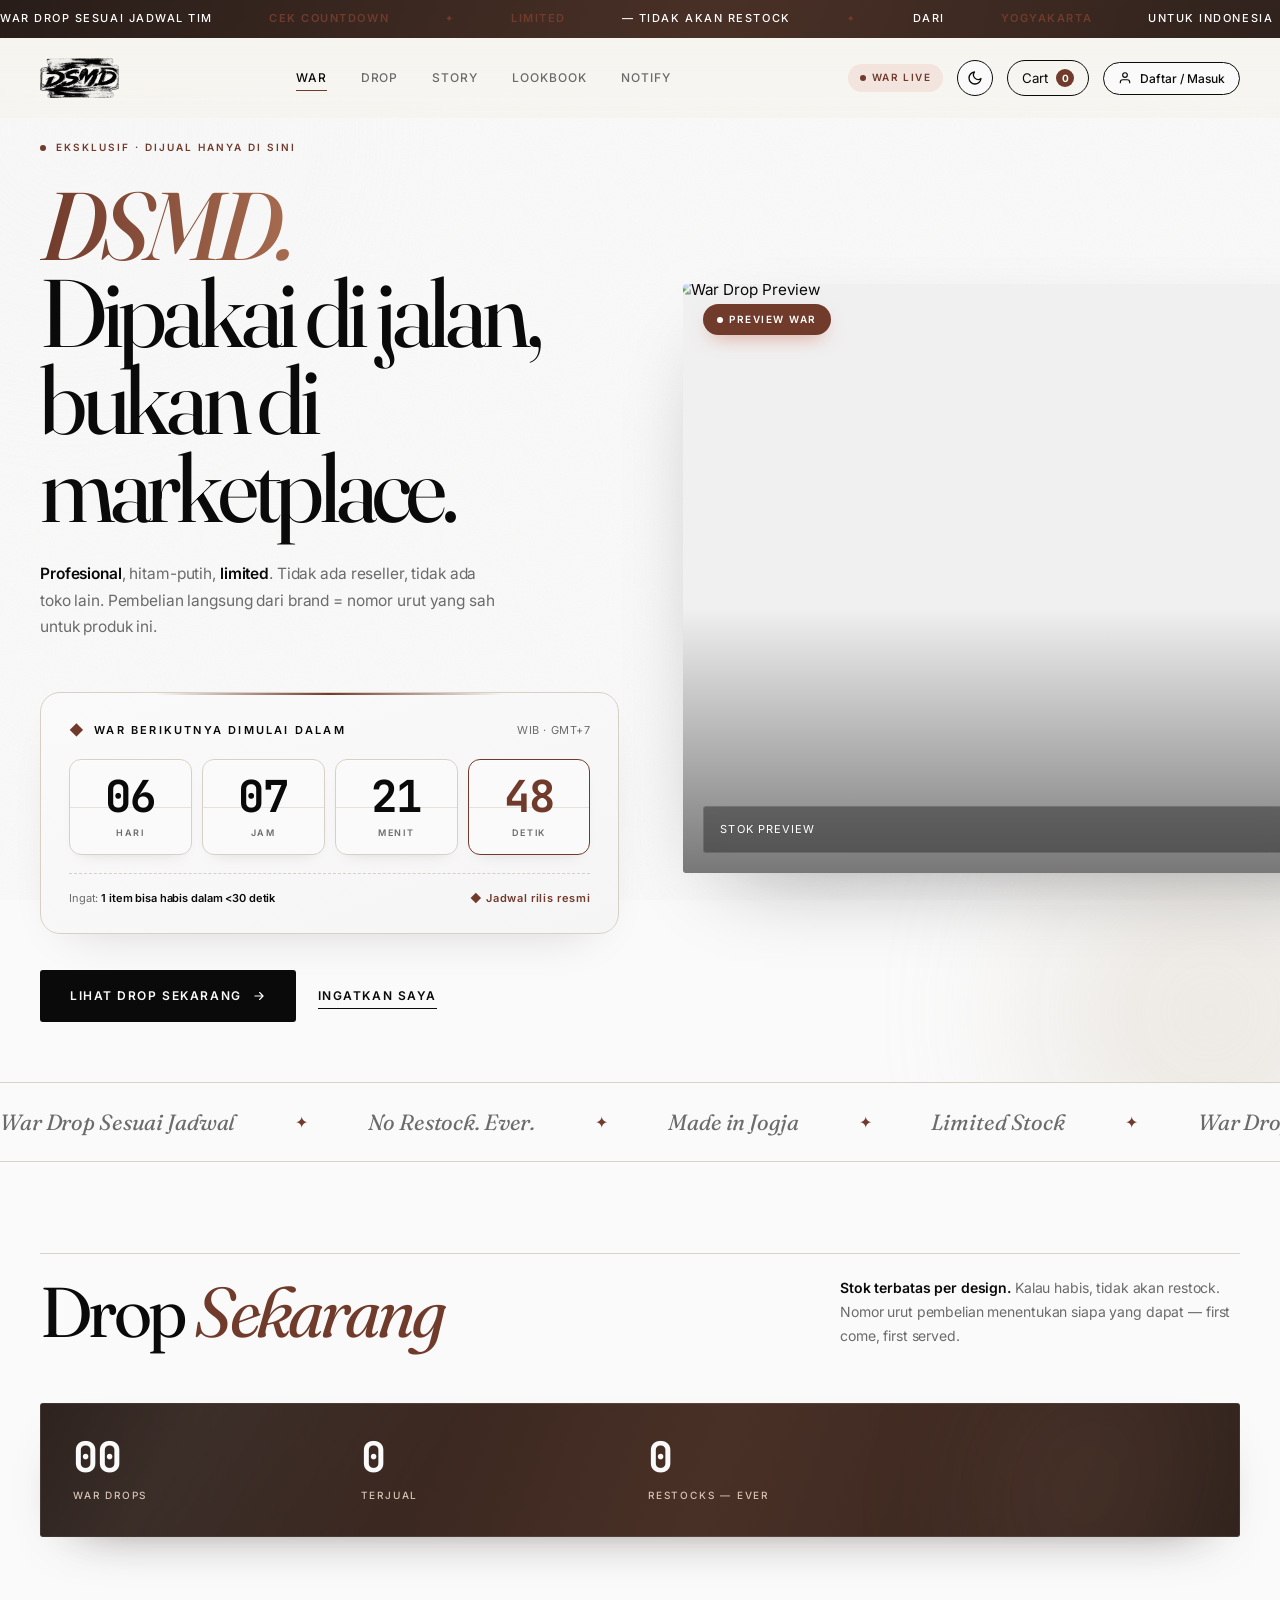
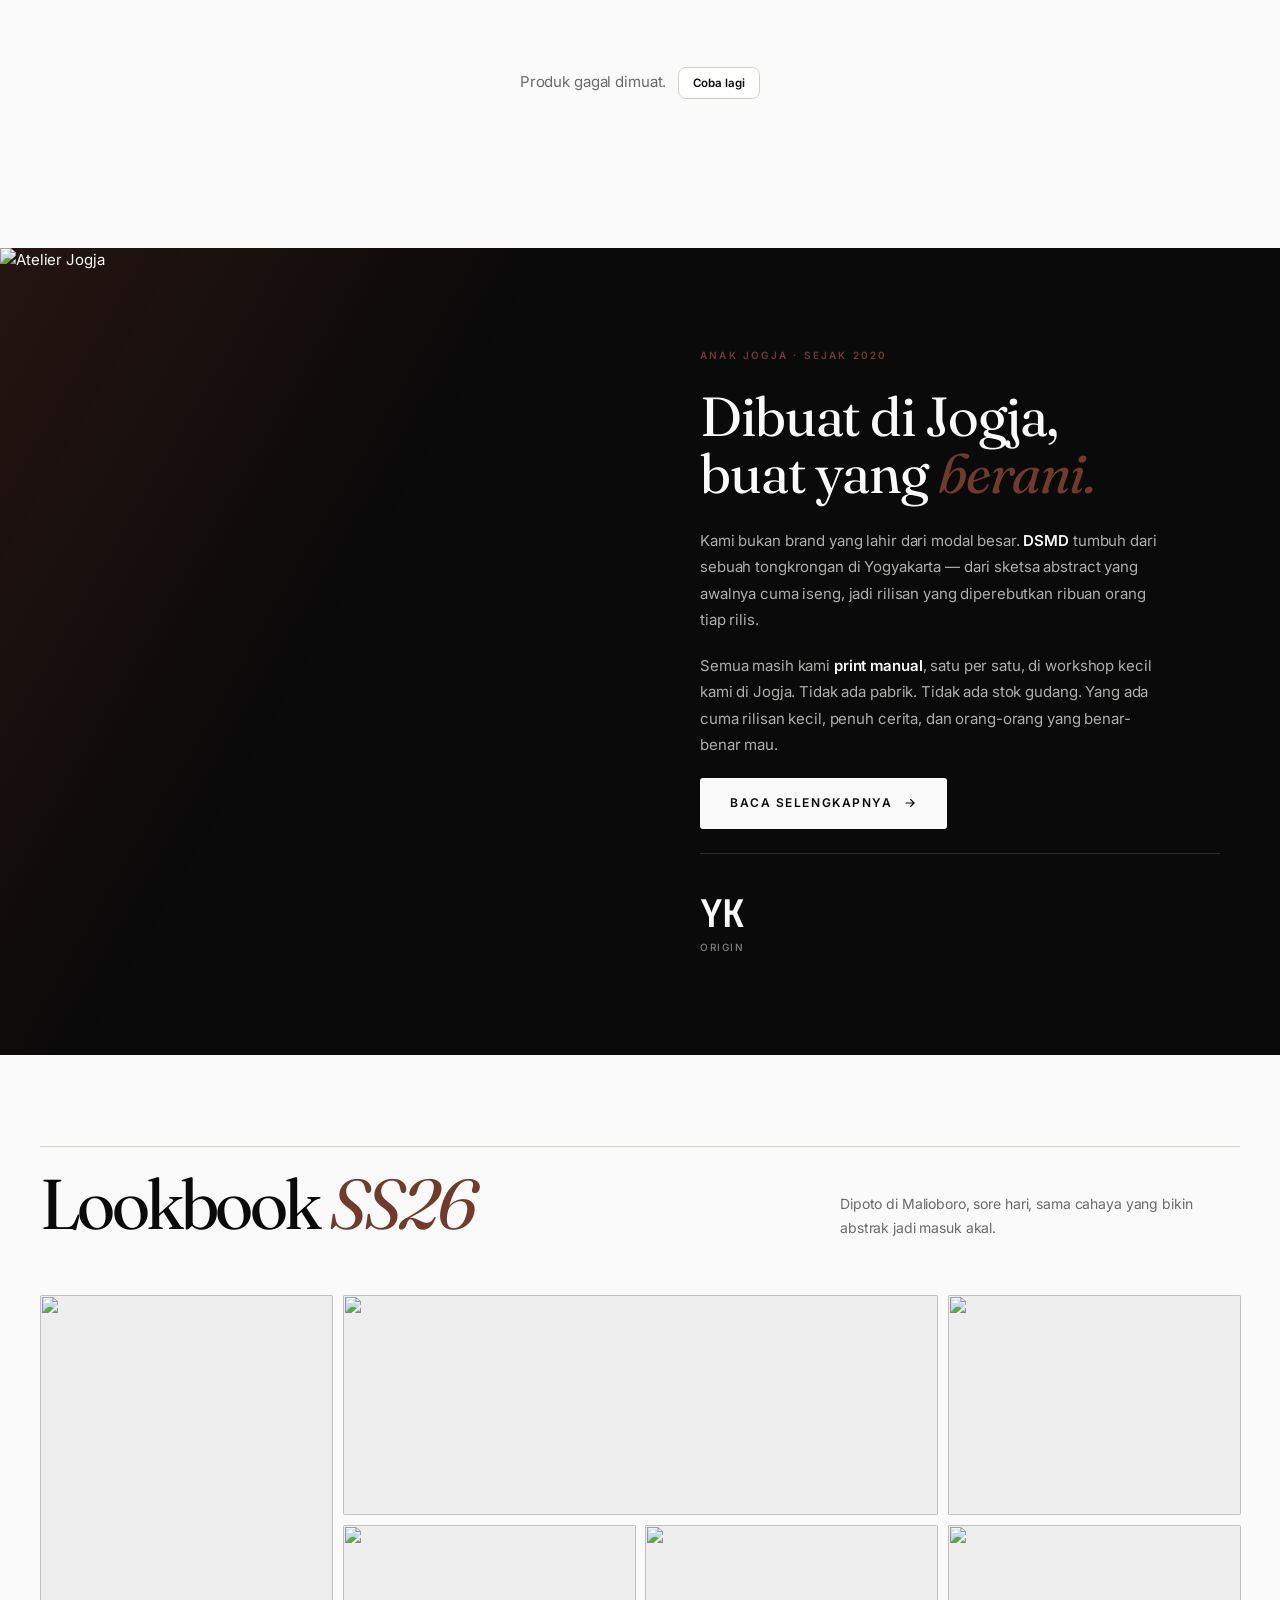
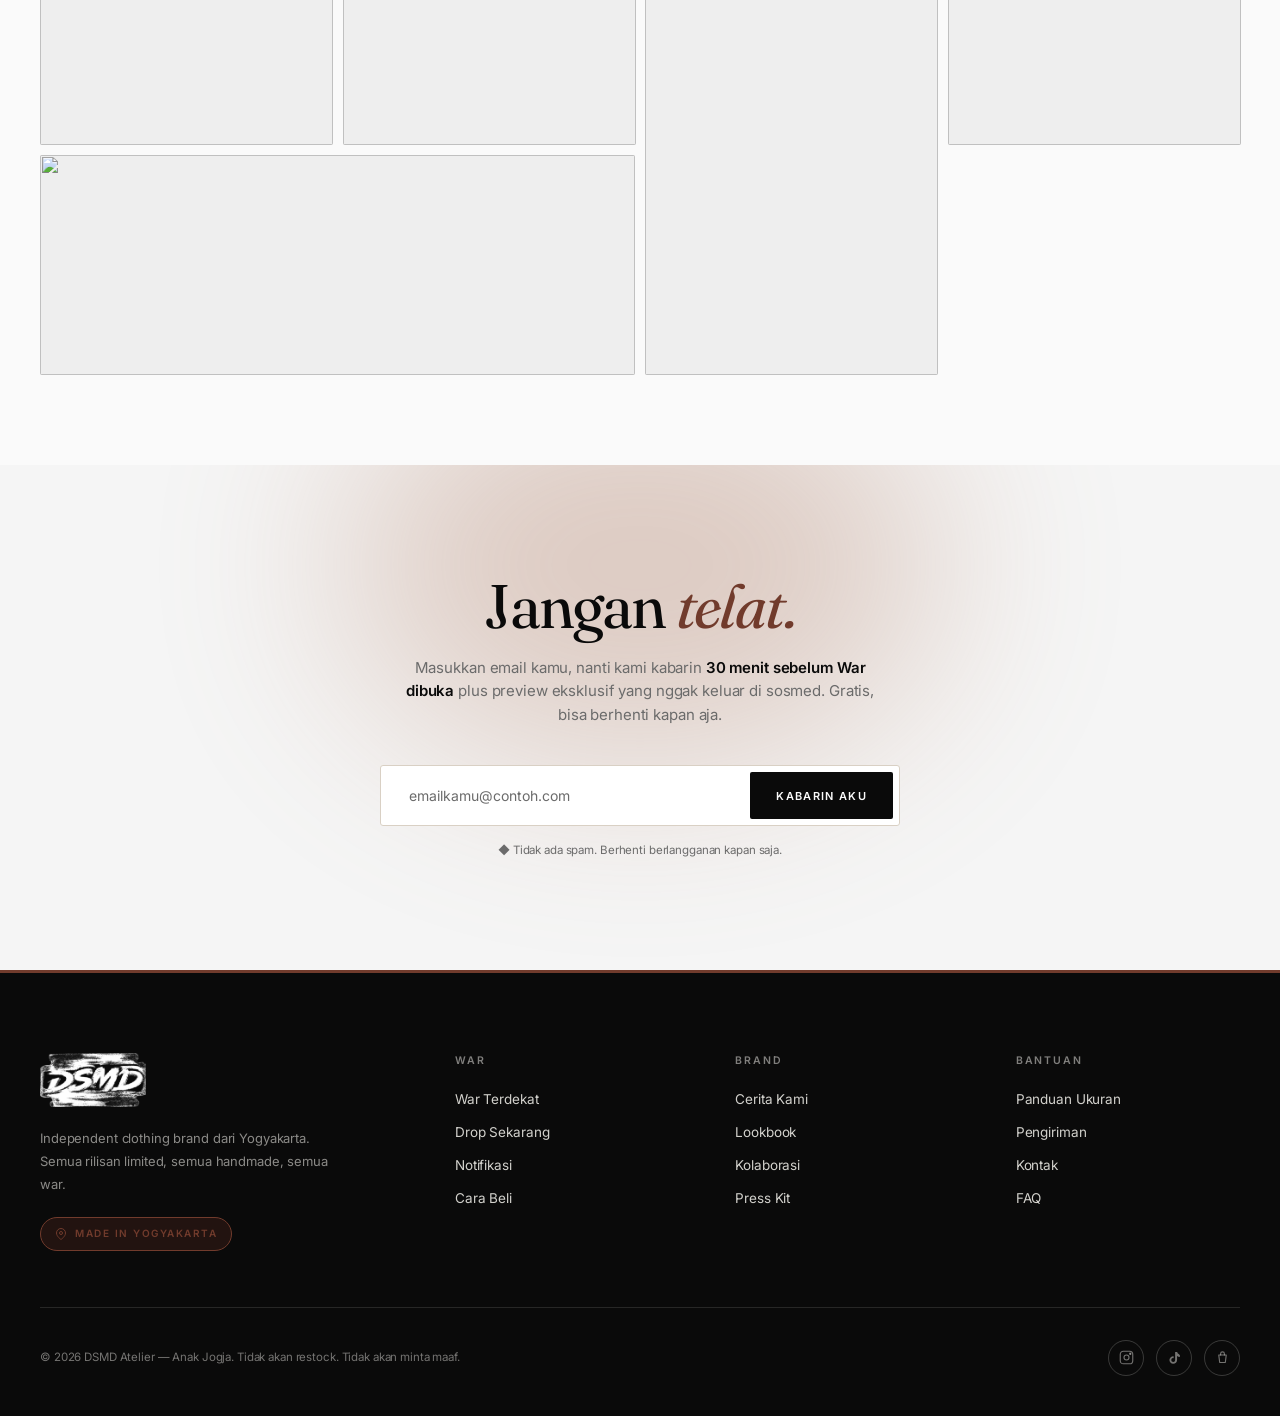
==== admin.html @ e925ac5b "Add files via upload" ====
<!DOCTYPE html>
<html lang="id">
<head>
<meta charset="UTF-8">
<meta name="viewport" content="width=device-width, initial-scale=1.0, viewport-fit=cover">
<title>DSMD — Panel Admin</title>
<link rel="icon" type="image/png" href="logo.png">
<link rel="preconnect" href="https://fonts.googleapis.com">
<link rel="preconnect" href="https://fonts.gstatic.com" crossorigin>
<link href="https://fonts.googleapis.com/css2?family=Fraunces:opsz,wght@9..144,300;9..144,400;9..144,500;9..144,600;9..144,700;9..144,900&family=Inter:wght@300;400;500;600;700&family=JetBrains+Mono:wght@400;500;700&display=swap" rel="stylesheet">
<style>
*{margin:0;padding:0;box-sizing:border-box}
:root{--bg:#fafafa;--ink:#0a0a0a;--muted:#6b6b6b;--line:#e5e5e5;--accent:#0a0a0a;--accent-soft:#d4d4d4;--serif:'Fraunces',Georgia,serif;--sans:'Inter',system-ui,sans-serif;--mono:'JetBrains Mono',ui-monospace,monospace;--surface:#ffffff;--surface-2:#f5f5f5;--surface-3:#fafafa;--ph:#eeeeee}
:root[data-theme="dark"]{color-scheme:dark;--bg:#0a0a0a;--ink:#f5f5f5;--muted:#a3a3a3;--line:#262626;--surface:#141414;--surface-2:#1a1a1a;--surface-3:#0f0f0f;--ph:#1f1f1f}
body{background:var(--bg);color:var(--ink);font-family:var(--sans);font-size:15px;line-height:1.55;overflow-x:hidden;-webkit-font-smoothing:antialiased;padding-top:56px}
a{color:inherit;text-decoration:none}button{font-family:inherit;cursor:pointer;border:none;background:none;color:inherit}
.admin-layout{display:grid;grid-template-columns:240px 1fr;min-height:100vh}
.sidebar{position:fixed;top:56px;left:0;bottom:0;width:240px;background:var(--surface);border-right:1px solid var(--line);padding:18px 12px;display:flex;flex-direction:column;gap:6px;z-index:100;overflow-y:auto}
.sidebar-logo{font-family:var(--serif);font-size:22px;font-weight:600;letter-spacing:.08em;padding:6px 10px 14px;border-bottom:1px solid var(--line);margin-bottom:6px}
.sidebar a{display:flex;align-items:center;gap:10px;padding:10px 12px;border-radius:10px;color:var(--ink);font-weight:500;font-size:13.5px;transition:background .2s,color .2s}
.sidebar a:hover{background:var(--surface-2);color:var(--ink)}.sidebar a.active{background:var(--ink);color:var(--bg)}
.main{margin-left:240px;padding:26px 28px}
.topbar{position:fixed;top:0;left:0;right:0;height:56px;background:rgba(250,250,250,.85);backdrop-filter:blur(10px);border-bottom:1px solid var(--line);display:flex;align-items:center;justify-content:space-between;padding:0 18px;z-index:90}
:root[data-theme="dark"] .topbar{background:rgba(10,10,10,.85)}
.topbar-title{font-family:var(--serif);font-size:18px;font-weight:600;letter-spacing:.04em}
.topbar-actions{display:flex;align-items:center;gap:10px}
.back-link{padding:8px 12px;border:1px solid var(--line);border-radius:10px;background:var(--surface);color:var(--ink);font-weight:500;font-size:12.5px;letter-spacing:.08em;text-transform:uppercase;transition:background .2s,color .2s,border-color .2s}
.back-link:hover{background:var(--ink);color:var(--bg);border-color:var(--ink)}
.user-chip{font-family:var(--mono);font-size:11px;color:var(--muted);padding:6px 10px;border:1px solid var(--line);border-radius:100px;background:var(--surface)}
.field-label{font-size:10.5px;font-weight:600;letter-spacing:.15em;text-transform:uppercase;color:var(--muted);margin-bottom:8px;display:block}
.input-f{width:100%;padding:14px 16px;border:1.5px solid var(--line);border-radius:12px;background:var(--surface);color:var(--ink);font-family:inherit;font-size:14px;outline:none;transition:border-color .2s}
.input-f:focus{border-color:var(--accent)}.input-f::placeholder{color:var(--muted);opacity:.7}
.btn-primary{background:var(--ink);color:var(--bg);padding:12px 20px;border-radius:12px;border:1px solid var(--ink);font-weight:600;font-size:12.5px;letter-spacing:.12em;text-transform:uppercase;transition:background .25s,color .25s,border-color .25s}
.btn-primary:hover{background:var(--surface);color:var(--ink)}
.btn-ghost{background:transparent;color:var(--ink);padding:12px 20px;border-radius:12px;border:1px solid var(--line);font-weight:600;font-size:12.5px;letter-spacing:.12em;text-transform:uppercase;transition:background .2s,color .2s,border-color .2s}
.btn-ghost:hover{background:var(--surface-2);border-color:var(--ink)}
.btn-danger{background:#b91c1c22;color:#b91c1c;padding:10px 14px;border-radius:10px;border:1px solid #b91c1c44;font-weight:600;font-size:12px;letter-spacing:.1em;text-transform:uppercase;transition:background .2s,color .2s}
.btn-danger:hover{background:#b91c1c;color:#fff;border-color:#b91c1c}
.section{display:none}.section.active{display:block}
.card{background:var(--surface);border:1px solid var(--line);border-radius:16px;padding:18px 20px}
.orders-section-title{font-family:var(--serif);font-size:16px;letter-spacing:.06em;margin:18px 0 10px;padding-bottom:8px;border-bottom:1px solid var(--line)}
.order-row{display:flex;gap:16px;align-items:center;padding:14px;border:1px solid var(--line);border-radius:14px;background:var(--surface);transition:transform .2s,border-color .2s}
.order-row:hover{transform:translateY(-1px);border-color:var(--accent)}
.order-thumb{width:64px;height:80px;object-fit:cover;border-radius:8px;background:var(--surface-2)}
.order-meta{font-size:12.5px;color:var(--muted);margin-top:4px}
.order-actions{margin-left:auto;display:flex;gap:8px;flex-wrap:wrap;justify-content:flex-end}
.badge{display:inline-flex;align-items:center;gap:6px;padding:5px 10px;border-radius:100px;background:var(--surface-2);border:1px solid var(--line);font-family:var(--mono);font-size:10.5px;letter-spacing:.14em;text-transform:uppercase;color:var(--muted)}
.badge.ok{background:#16a34a12;color:#16a34a;border-color:#16a34a44}
.badge.bad{background:#b91c1c12;color:#b91c1c;border-color:#b91c1c44}
.grid{display:grid;gap:14px}.grid-2{grid-template-columns:repeat(2,1fr)}.grid-3{grid-template-columns:repeat(3,1fr)}
@media(max-width:720px){.admin-layout{grid-template-columns:1fr}.sidebar{display:none}.main{margin-left:0;padding:18px}.grid-2,.grid-3{grid-template-columns:1fr}.order-row{flex-direction:column;align-items:flex-start}}
.toast{position:fixed;bottom:18px;right:18px;background:var(--ink);color:var(--bg);padding:12px 14px;border-radius:12px;font-size:12.5px;font-weight:500;z-index:9000;box-shadow:0 20px 40px -14px rgba(0,0,0,.35);animation:toastIn .35s cubic-bezier(.22,1,.36,1)}
@keyframes toastIn{from{opacity:0;transform:translateY(10px)}to{opacity:1;transform:none}}
.prose{max-width:72ch}.muted{color:var(--muted)}hr.sep{border:0;border-top:1px solid var(--line);margin:14px 0}
</style>
<script>(function(){var t='light';try{t=localStorage.getItem('dsmd-theme')||'light'}catch(e){}})</script>
</head>
<body>
<div class="topbar">
  <div class="topbar-title">DSMD · Dashboard</div>
  <div class="topbar-actions">
    <span class="user-chip" id="userChip">Memuat…</span>
    <button class="back-link" onclick="if(confirm('Keluar dari dashboard?')){try{localStorage.removeItem('dsmd-user')}catch(e){}}location.href='index.html'">Ke Toko</button>
  </div>
</div>

<div class="admin-layout">
  <aside class="sidebar">
    <div class="sidebar-logo">DSMD</div>
    <a href="#" data-section="products" class="nav-item active">Produk</a>
    <a href="#" data-section="orders" class="nav-item">Pesanan</a>
    <a href="#" data-section="users" class="nav-item">Users</a>
    <a href="#" data-section="lookbook" class="nav-item">Lookbook</a>
    <a href="#" data-section="hero" class="nav-item">Preview War</a>
  </aside>

  <main class="main">
    <section id="sec-products" class="section active">
      <div style="display:flex;align-items:center;justify-content:space-between;gap:10px;flex-wrap:wrap;margin-bottom:14px">
        <h1 style="font-family:var(--serif);font-size:26px;letter-spacing:.04em">Produk</h1>
        <button class="btn-primary" onclick="openProductForm()">+ Tambah Produk</button>
      </div>
      <div id="adminProductList" class="grid grid-2"></div>
      <div id="productForm" style="display:none;margin-top:18px" class="card">
        <h3 id="productFormTitle" style="font-family:var(--serif);font-size:20px;margin-bottom:14px">Tambah Produk</h3>
        <input type="hidden" id="pfId">
        <div class="grid grid-2" style="gap:14px">
          <div><span class="field-label">Nama Produk</span><input id="pfName" class="input-f" placeholder="Abstract Tee 01"></div>
          <div><span class="field-label">Harga (Rp)</span><input id="pfPrice" class="input-f" type="number" placeholder="340000"></div>
          <div><span class="field-label">Stok (pcs)</span><input id="pfStock" class="input-f" type="number" placeholder="100"></div>
          <div><span class="field-label">Ukuran (pisahkan koma)</span><input id="pfSizes" class="input-f" value="S, M, L, XL"></div>
        </div>
        <div style="margin-top:12px"><span class="field-label">Deskripsi</span><input id="pfDesc" class="input-f" placeholder="Bone · Hand-printed · Jogja"></div>
        <div style="margin-top:12px">
          <span class="field-label">Foto Produk (minimal 2, maksimal 8)</span>
          <div id="pfImagesGrid" class="grid grid-3"></div>
          <input type="file" id="pfFiles" accept="image/*" multiple style="display:none" onchange="pfHandleFiles(this)">
          <button type="button" onclick="document.getElementById('pfFiles').click()" class="btn-ghost" style="margin-top:10px">+ Tambah Foto</button>
          <div id="pfUpState" style="display:none;margin-top:8px;font-size:12px;color:var(--muted)"></div>
        </div>
        <div style="display:flex;gap:8px;margin-top:16px">
          <button onclick="saveProduct()" class="btn-primary">Simpan</button>
          <button onclick="closeProductForm()" class="btn-ghost">Batal</button>
        </div>
      </div>
    </section>

    <section id="sec-orders" class="section">
      <h1 style="font-family:var(--serif);font-size:26px;letter-spacing:.04em;margin-bottom:14px">Pesanan</h1>
      <div id="adminOrdersWrap"></div>
    </section>

    <section id="sec-users" class="section">
      <h1 style="font-family:var(--serif);font-size:26px;letter-spacing:.04em;margin-bottom:14px">Users</h1>
      <div class="card" style="padding:18px 20px">
        <div class="field-label">Gift Role</div>
        <p class="muted" style="font-size:12.5px;margin-bottom:10px">Kasih role staff/admin ke email tim.</p>
        <div style="display:grid;grid-template-columns:1fr 140px auto;gap:10px;align-items:end">
          <div><input id="giftEmail" class="input-f" type="email" placeholder="nama@email.com" onkeydown="if(event.key==='Enter')sendGiftRole()"></div>
          <div>
            <select id="giftRoleSelect" class="input-f">
              <option value="staff">Staff</option>
              <option value="admin">Admin</option>
            </select>
          </div>
          <button onclick="sendGiftRole()" class="btn-primary">Gift Role</button>
        </div>
      </div>
      <div id="adminUsersList" class="grid grid-2" style="margin-top:14px"></div>
    </section>

    <section id="sec-lookbook" class="section">
      <h1 style="font-family:var(--serif);font-size:26px;letter-spacing:.04em;margin-bottom:14px">Lookbook</h1>
      <div class="card" style="padding:18px 20px"><p class="muted">Kelola foto lookbook untuk Story/Lookbook.</p></div>
    </section>

    <section id="sec-hero" class="section">
      <h1 style="font-family:var(--serif);font-size:26px;letter-spacing:.04em;margin-bottom:14px">Preview War</h1>
      <div class="card" style="padding:18px 20px"><p class="muted">Kelola preview hero/slideshow war drop.</p></div>
    </section>
  </main>
</div>

<script>
const API = 'https://dsmd-worker.agung-cemplon.workers.dev/dsmd';
const $ = id => document.getElementById(id);
function esc(s){ return String(s??'').replace(/[&<>'\"]/g, c => ({'&':'&amp;','<':'&lt;','>':'&gt;','\'':'&#39;','"':'&quot;'}[c])); }
function formatRp(n){ return 'Rp ' + Number(n).toLocaleString('id-ID'); }
function toast(msg){ const t=document.createElement('div'); t.className='toast'; t.textContent=msg; document.body.appendChild(t); setTimeout(()=>t.remove(),2400); }
function getRole(){ try{ const u=JSON.parse(localStorage.getItem('dsmd-user')||'{}'); return u.role||'customer'; }catch(e){ return 'customer'; } }
function isAdmin(){ return getRole()==='admin'; }
function canAccessPanel(){ return ['admin','staff'].includes(getRole()); }
async function api(path, opts){ const r = await fetch(API + path, { credentials:'include', headers:{ 'Content-Type':'application/json' }, ...(opts||{}) }); if(r.status===401||r.status===403) throw new Error('Akses ditolak / sesi habis'); if(!r.ok) throw new Error('Gagal memuat'); return r.json(); }
function nav(){ document.querySelectorAll('.sidebar a').forEach(a => { a.addEventListener('click', e => { e.preventDefault(); document.querySelectorAll('.sidebar a').forEach(x => x.classList.remove('active')); a.classList.add('active'); document.querySelectorAll('.section').forEach(s => s.classList.remove('active')); $('sec-' + a.dataset.section).classList.add('active'); if(a.dataset.section==='products') loadAdminProducts(); if(a.dataset.section==='orders') loadAdminOrders(); if(a.dataset.section==='users') loadAdminUsers(); }); }); }
async function loadAdminProducts(){ try { const data = await api('/admin/products'); const products = data.products || []; const box = $('adminProductList'); if(!products.length){ box.innerHTML = '<div class="muted">Belum ada produk.</div>'; return; } box.innerHTML = products.map(p => { const cover = (Array.isArray(p.images) && p.images.length ? p.images[0] : p.image_url) || 'https://images.unsplash.com/photo-1521572163474-6864f9cf17ab?w=200'; const imgCount = Array.isArray(p.images) ? p.images.length : (p.image_url ? 1 : 0); return `<div class="order-row"><img class="order-thumb" referrerpolicy="no-referrer" src="${esc(cover)}" alt=""><div style="min-width:0"><div style="font-weight:600">${esc(p.name)}</div><div class="order-meta">${formatRp(p.price)} · Stok ${esc(p.stock_left)}/${esc(p.stock_total)} · ${imgCount} foto</div></div><div class="order-actions"><button class="btn-ghost" onclick="editProduct(${JSON.stringify(p.id)})">Edit</button>${isAdmin() ? `<button class="btn-danger" onclick="deleteProduct(${JSON.stringify(p.id)})">Hapus</button>` : ''}</div></div>`; }).join(''); } catch(e){ console.error(e); toast('Gagal memuat produk: ' + e.message); } }
function openProductForm(){ $('pfId').value=''; $('pfName').value=''; $('pfPrice').value=''; $('pfStock').value=''; $('pfSizes').value='S, M, L, XL'; $('pfDesc').value=''; $('productForm').style.display='block'; $('productFormTitle').textContent='Tambah Produk'; pfImages=[]; pfRenderGrid(); }
function closeProductForm(){ $('productForm').style.display='none'; }
async function editProduct(id){ await loadAdminProducts(); openProductForm(); const data = await api('/admin/products'); const p = (data.products || []).find(x => String(x.id) === String(id)); if(!p) return; $('pfId').value = p.id; $('pfName').value = p.name||''; $('pfPrice').value = p.price||''; $('pfStock').value = p.stock_total||''; $('pfSizes').value = (p.sizes||[]).join(', '); $('pfDesc').value = p.description||''; pfImages = Array.isArray(p.images) ? p.images : (p.image_url ? [p.image_url] : []); $('productFormTitle').textContent = 'Edit Produk'; pfRenderGrid(); }
async function saveProduct(){ const name = $('pfName').value.trim(); const price = Number($('pfPrice').value); const stock_total = Number($('pfStock').value); const sizes = $('pfSizes').value.split(',').map(s=>s.trim()).filter(Boolean); const description = $('pfDesc').value.trim(); const id = $('pfId').value; if(!name || !price || !stock_total) return toast('Nama, harga, stok wajib'); const payload = { name, price, stock_total, sizes, description, images: pfImages }; if(id) payload.id = id; await api('/admin/products', { method:'POST', body: JSON.stringify(payload) }); toast('Produk disimpan'); closeProductForm(); loadAdminProducts(); }
async function deleteProduct(id){ if(!confirm('Hapus produk?')) return; await api('/admin/products', { method:'POST', body: JSON.stringify({ id, _method:'delete' }) }); toast('Produk dihapus'); loadAdminProducts(); }
let pfImages=[];
function pfRenderGrid(){ const grid=$('pfImagesGrid'); if(!grid) return; grid.innerHTML = pfImages.map((url,i) => `<div class="order-row" style="padding:10px;gap:10px"><img src="${esc(url)}" referrerpolicy="no-referrer" alt="" style="width:56px;height:70px;object-fit:cover;border-radius:6px"><div style="flex:1;min-width:0;font-size:12px;color:var(--muted);overflow:hidden;text-overflow:ellipsis;white-space:nowrap">${esc(url)}</div><button class="btn-danger" onclick="pfRemoveImage(${i})">Hapus</button></div>`).join(''); }
function pfRemoveImage(i){ pfImages.splice(i,1); pfRenderGrid(); }
function pfHandleFiles(input){ Array.from(input.files||[]).forEach(file => { const reader = new FileReader(); reader.onload = () => { pfImages.push(reader.result); pfRenderGrid(); }; reader.readAsDataURL(file); }); input.value=''; }
async function loadAdminOrders(){ try { const data = await api('/admin/orders'); const orders = data.orders || []; const box = $('adminOrdersWrap'); if(!orders.length){ box.innerHTML = '<div class="muted">Belum ada pesanan.</div>'; return; } box.innerHTML = orders.map(o => { const items = (o.items||[]).map(it => `<div style="display:flex;align-items:center;gap:10px;padding:8px 0;border-bottom:1px solid var(--line)"><img src="${esc((it.image_url||'').split(',')[0])}" referrerpolicy="no-referrer" alt="" style="width:40px;height:50px;object-fit:cover;border-radius:6px"><div><div style="font-weight:600">${esc(it.name)}</div><div class="order-meta">${it.qty} pcs · ${formatRp(it.price_each)}</div></div></div>`).join(''); return `<div class="orders-section-title">${esc(o.order_id||'#'+o.id)} · ${esc(o.user_email||'Guest')} · ${formatRp(o.total)}</div><div class="card" style="margin-bottom:10px">${items}</div>`; }).join(''); } catch(e){ console.error(e); toast('Gagal memuat pesanan: ' + e.message); } }
async function loadAdminUsers(){ try { const data = await api('/admin/users'); const users = data.users || []; const box = $('adminUsersList'); if(!users.length){ box.innerHTML = '<div class="muted">Belum ada user.</div>'; return; } box.innerHTML = users.map(u => `<div class="card"><div style="font-weight:600">${esc(u.email||u.id)}</div><div class="order-meta">${esc(u.role||'customer')}</div></div>`).join(''); } catch(e){ console.error(e); toast('Gagal memuat users'); } }
async function sendGiftRole(){ const email = $('giftEmail').value.trim(); const role = $('giftRoleSelect').value; if(!email) return toast('Email wajib'); await api('/admin/users', { method:'POST', body: JSON.stringify({ email, role }) }); toast('Role dikirim'); $('giftEmail').value=''; loadAdminUsers(); }
(function init(){ nav(); const role = getRole(); if(!canAccessPanel()){ toast('Akses ditolak'); location.href='index.html'; return; } $('userChip').textContent = role.toUpperCase(); if(role==='admin'){ document.querySelectorAll('[data-section="orders"], [data-section="users"]').forEach(el => el.style.display=''); } else { document.querySelectorAll('[data-section="orders"], [data-section="users"]').forEach(el => el.style.display='none'); } loadAdminProducts(); })();
</script>
</body>
</html>
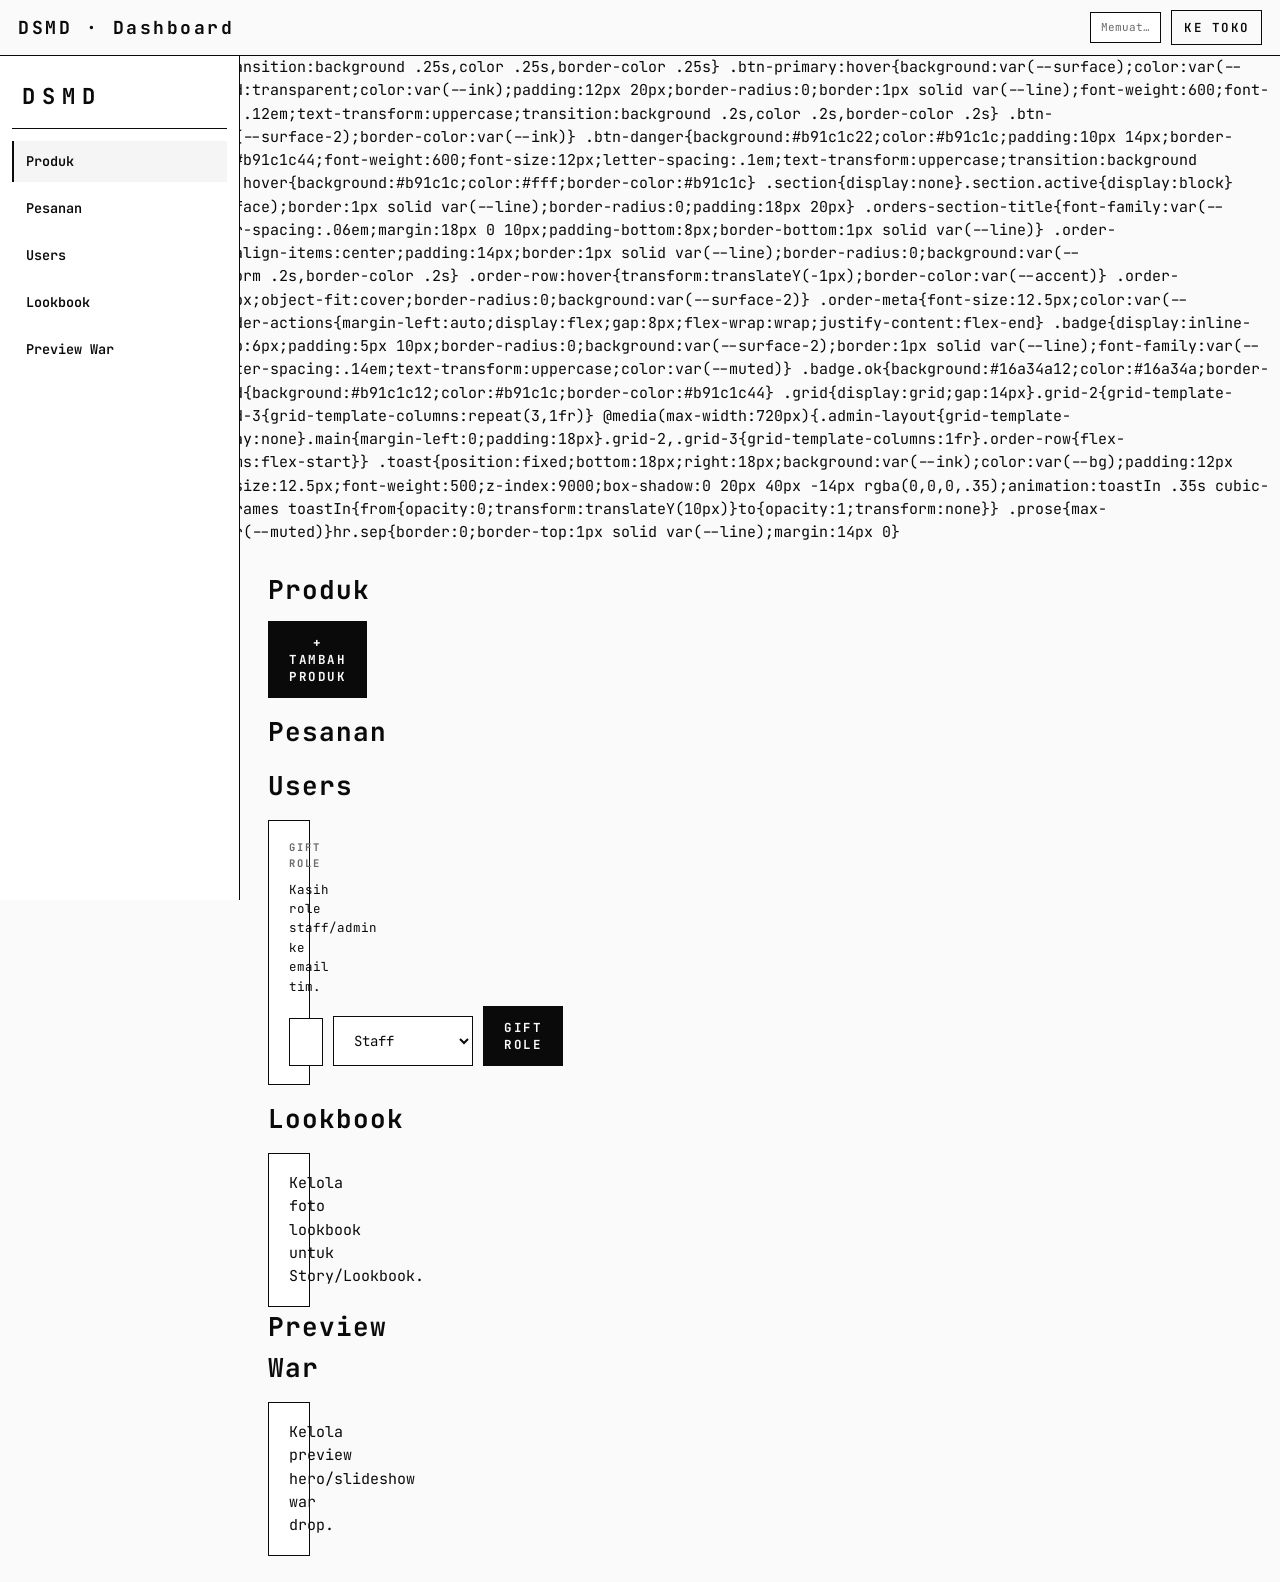
==== commit f1c39198: "Add files via upload" ====
--- a/admin.html
+++ b/admin.html
@@ -3,53 +3,57 @@
 <head>
 <meta charset="UTF-8">
 <meta name="viewport" content="width=device-width, initial-scale=1.0, viewport-fit=cover">
-<title>DSMD — Panel Admin</title>
+<title>DSMD — PANEL ADMIN</title>
 <link rel="icon" type="image/png" href="logo.png">
 <link rel="preconnect" href="https://fonts.googleapis.com">
 <link rel="preconnect" href="https://fonts.gstatic.com" crossorigin>
-<link href="https://fonts.googleapis.com/css2?family=Fraunces:opsz,wght@9..144,300;9..144,400;9..144,500;9..144,600;9..144,700;9..144,900&family=Inter:wght@300;400;500;600;700&family=JetBrains+Mono:wght@400;500;700&display=swap" rel="stylesheet">
+<link href="https://fonts.googleapis.com/css2?family=JetBrains+Mono:wght@400;500;700&display=swap" rel="stylesheet">
 <style>
 *{margin:0;padding:0;box-sizing:border-box}
-:root{--bg:#fafafa;--ink:#0a0a0a;--muted:#6b6b6b;--line:#e5e5e5;--accent:#0a0a0a;--accent-soft:#d4d4d4;--serif:'Fraunces',Georgia,serif;--sans:'Inter',system-ui,sans-serif;--mono:'JetBrains Mono',ui-monospace,monospace;--surface:#ffffff;--surface-2:#f5f5f5;--surface-3:#fafafa;--ph:#eeeeee}
-:root[data-theme="dark"]{color-scheme:dark;--bg:#0a0a0a;--ink:#f5f5f5;--muted:#a3a3a3;--line:#262626;--surface:#141414;--surface-2:#1a1a1a;--surface-3:#0f0f0f;--ph:#1f1f1f}
-body{background:var(--bg);color:var(--ink);font-family:var(--sans);font-size:15px;line-height:1.55;overflow-x:hidden;-webkit-font-smoothing:antialiased;padding-top:56px}
+:root{--bg:#fafafa;--ink:#0a0a0a;--muted:#6b6b6b;--line:#0a0a0a;--accent:#0a0a0a;--accent-soft:#d4d4d4;--mono:'JetBrains Mono',ui-monospace,monospace;--surface:#ffffff;--surface-2:#f5f5f5;--surface-3:#fafafa;--ph:#eeeeee}
+:root[data-theme="dark"]{color-scheme:dark;--bg:#0a0a0a;--ink:#f5f5f5;--muted:#a3a3a3;--line:#f5f5f5;--surface:#0f0f0f;--surface-2:#141414;--surface-3:#0a0a0a;--ph:#1f1f1f}
+body{background:var(--bg);color:var(--ink);font-family:var(--mono);font-size:15px;line-height:1.55;overflow-x:hidden;-webkit-font-smoothing:antialiased;padding-top:56px}
 a{color:inherit;text-decoration:none}button{font-family:inherit;cursor:pointer;border:none;background:none;color:inherit}
 .admin-layout{display:grid;grid-template-columns:240px 1fr;min-height:100vh}
 .sidebar{position:fixed;top:56px;left:0;bottom:0;width:240px;background:var(--surface);border-right:1px solid var(--line);padding:18px 12px;display:flex;flex-direction:column;gap:6px;z-index:100;overflow-y:auto}
-.sidebar-logo{font-family:var(--serif);font-size:22px;font-weight:600;letter-spacing:.08em;padding:6px 10px 14px;border-bottom:1px solid var(--line);margin-bottom:6px}
-.sidebar a{display:flex;align-items:center;gap:10px;padding:10px 12px;border-radius:10px;color:var(--ink);font-weight:500;font-size:13.5px;transition:background .2s,color .2s}
-.sidebar a:hover{background:var(--surface-2);color:var(--ink)}.sidebar a.active{background:var(--ink);color:var(--bg)}
+.sidebar-logo{font-size:22px;font-weight:700;letter-spacing:.32em;padding:6px 10px 14px;border-bottom:1px solid var(--line);margin-bottom:6px}
+.sidebar a{display:flex;align-items:center;gap:10px;padding:10px 12px;color:var(--ink);font-weight:600;font-size:13.5px;transition:background .2s,color .2s;border-left:2px solid transparent}
+.sidebar a:hover{background:var(--surface-2);color:var(--ink)}.sidebar a.active{background:var(--surface-2);color:var(--ink);border-left-color:var(--accent)}
 .main{margin-left:240px;padding:26px 28px}
-.topbar{position:fixed;top:0;left:0;right:0;height:56px;background:rgba(250,250,250,.85);backdrop-filter:blur(10px);border-bottom:1px solid var(--line);display:flex;align-items:center;justify-content:space-between;padding:0 18px;z-index:90}
-:root[data-theme="dark"] .topbar{background:rgba(10,10,10,.85)}
-.topbar-title{font-family:var(--serif);font-size:18px;font-weight:600;letter-spacing:.04em}
+.topbar{position:fixed;top:0;left:0;right:0;height:56px;background:var(--bg);border-bottom:1px solid var(--line);display:flex;align-items:center;justify-content:space-between;padding:0 18px;z-index:90}
+:root[data-theme="dark"] .topbar{background:var(--bg)}
+.topbar-title{font-size:18px;font-weight:700;letter-spacing:.14em}
 .topbar-actions{display:flex;align-items:center;gap:10px}
-.back-link{padding:8px 12px;border:1px solid var(--line);border-radius:10px;background:var(--surface);color:var(--ink);font-weight:500;font-size:12.5px;letter-spacing:.08em;text-transform:uppercase;transition:background .2s,color .2s,border-color .2s}
-.back-link:hover{background:var(--ink);color:var(--bg);border-color:var(--ink)}
-.user-chip{font-family:var(--mono);font-size:11px;color:var(--muted);padding:6px 10px;border:1px solid var(--line);border-radius:100px;background:var(--surface)}
-.field-label{font-size:10.5px;font-weight:600;letter-spacing:.15em;text-transform:uppercase;color:var(--muted);margin-bottom:8px;display:block}
-.input-f{width:100%;padding:14px 16px;border:1.5px solid var(--line);border-radius:12px;background:var(--surface);color:var(--ink);font-family:inherit;font-size:14px;outline:none;transition:border-color .2s}
-.input-f:focus{border-color:var(--accent)}.input-f::placeholder{color:var(--muted);opacity:.7}
-.btn-primary{background:var(--ink);color:var(--bg);padding:12px 20px;border-radius:12px;border:1px solid var(--ink);font-weight:600;font-size:12.5px;letter-spacing:.12em;text-transform:uppercase;transition:background .25s,color .25s,border-color .25s}
+.back-link{padding:8px 12px;border:1px solid var(--ink);background:var(--bg);color:var(--ink);font-weight:600;font-size:12.5px;letter-spacing:.1em;text-transform:uppercase;transition:background .2s,color .2s}
+.back-link:hover{background:var(--ink);color:var(--bg)}
+.user-chip{font-family:var(--mono);font-size:11px;color:var(--muted);padding:6px 10px;border:1px solid var(--line);background:var(--surface)}
+.field-label{font-size:10.5px;font-weight:700;letter-spacing:.18em;text-transform:uppercase;color:var(--muted);margin-bottom:8px;display:block}
+.input-f{width:100%;padding:14px 16px;border:1px solid var(--line);background:var(--surface);color:var(--ink);font-family:var(--mono);font-size:14px;outline:none;transition:border-color .2s,box-shadow .2s}
+.input-f:focus{border-color:var(--accent);box-shadow:inset 0 0 0 1px var(--accent)}.input-f::placeholder{color:var(--muted);opacity:.7}
+.btn-primary{background:var(--ink);color:var(--bg);padding:12px 20px;border:1px solid var(--ink);font-weight:700;font-size:12.5px;letter-spacing:.12em;text-transform:uppercase;transition:background .2s,color .2s,transform .15s}
 .btn-primary:hover{background:var(--surface);color:var(--ink)}
-.btn-ghost{background:transparent;color:var(--ink);padding:12px 20px;border-radius:12px;border:1px solid var(--line);font-weight:600;font-size:12.5px;letter-spacing:.12em;text-transform:uppercase;transition:background .2s,color .2s,border-color .2s}
+.card{border:1px solid var(--line);background:var(--surface);padding:14px;transition:transform .2s,border-color .2s,box-shadow .2s}
+.card:hover{transform:translateY(-2px);border-color:var(--ink);box-shadow:0 10px 30px -20px rgba(0,0,0,.35)}
+</style>ext-transform:uppercase;transition:background .25s,color .25s,border-color .25s}
+.btn-primary:hover{background:var(--surface);color:var(--ink)}
+.btn-ghost{background:transparent;color:var(--ink);padding:12px 20px;border-radius:0;border:1px solid var(--line);font-weight:600;font-size:12.5px;letter-spacing:.12em;text-transform:uppercase;transition:background .2s,color .2s,border-color .2s}
 .btn-ghost:hover{background:var(--surface-2);border-color:var(--ink)}
-.btn-danger{background:#b91c1c22;color:#b91c1c;padding:10px 14px;border-radius:10px;border:1px solid #b91c1c44;font-weight:600;font-size:12px;letter-spacing:.1em;text-transform:uppercase;transition:background .2s,color .2s}
+.btn-danger{background:#b91c1c22;color:#b91c1c;padding:10px 14px;border-radius:0;border:1px solid #b91c1c44;font-weight:600;font-size:12px;letter-spacing:.1em;text-transform:uppercase;transition:background .2s,color .2s}
 .btn-danger:hover{background:#b91c1c;color:#fff;border-color:#b91c1c}
 .section{display:none}.section.active{display:block}
-.card{background:var(--surface);border:1px solid var(--line);border-radius:16px;padding:18px 20px}
-.orders-section-title{font-family:var(--serif);font-size:16px;letter-spacing:.06em;margin:18px 0 10px;padding-bottom:8px;border-bottom:1px solid var(--line)}
-.order-row{display:flex;gap:16px;align-items:center;padding:14px;border:1px solid var(--line);border-radius:14px;background:var(--surface);transition:transform .2s,border-color .2s}
+.card{background:var(--surface);border:1px solid var(--line);border-radius:0;padding:18px 20px}
+.orders-section-title{font-family:var(--mono);font-size:16px;letter-spacing:.06em;margin:18px 0 10px;padding-bottom:8px;border-bottom:1px solid var(--line)}
+.order-row{display:flex;gap:16px;align-items:center;padding:14px;border:1px solid var(--line);border-radius:0;background:var(--surface);transition:transform .2s,border-color .2s}
 .order-row:hover{transform:translateY(-1px);border-color:var(--accent)}
-.order-thumb{width:64px;height:80px;object-fit:cover;border-radius:8px;background:var(--surface-2)}
+.order-thumb{width:64px;height:80px;object-fit:cover;border-radius:0;background:var(--surface-2)}
 .order-meta{font-size:12.5px;color:var(--muted);margin-top:4px}
 .order-actions{margin-left:auto;display:flex;gap:8px;flex-wrap:wrap;justify-content:flex-end}
-.badge{display:inline-flex;align-items:center;gap:6px;padding:5px 10px;border-radius:100px;background:var(--surface-2);border:1px solid var(--line);font-family:var(--mono);font-size:10.5px;letter-spacing:.14em;text-transform:uppercase;color:var(--muted)}
+.badge{display:inline-flex;align-items:center;gap:6px;padding:5px 10px;border-radius:0;background:var(--surface-2);border:1px solid var(--line);font-family:var(--mono);font-size:10.5px;letter-spacing:.14em;text-transform:uppercase;color:var(--muted)}
 .badge.ok{background:#16a34a12;color:#16a34a;border-color:#16a34a44}
 .badge.bad{background:#b91c1c12;color:#b91c1c;border-color:#b91c1c44}
 .grid{display:grid;gap:14px}.grid-2{grid-template-columns:repeat(2,1fr)}.grid-3{grid-template-columns:repeat(3,1fr)}
 @media(max-width:720px){.admin-layout{grid-template-columns:1fr}.sidebar{display:none}.main{margin-left:0;padding:18px}.grid-2,.grid-3{grid-template-columns:1fr}.order-row{flex-direction:column;align-items:flex-start}}
-.toast{position:fixed;bottom:18px;right:18px;background:var(--ink);color:var(--bg);padding:12px 14px;border-radius:12px;font-size:12.5px;font-weight:500;z-index:9000;box-shadow:0 20px 40px -14px rgba(0,0,0,.35);animation:toastIn .35s cubic-bezier(.22,1,.36,1)}
+.toast{position:fixed;bottom:18px;right:18px;background:var(--ink);color:var(--bg);padding:12px 14px;border-radius:0;font-size:12.5px;font-weight:500;z-index:9000;box-shadow:0 20px 40px -14px rgba(0,0,0,.35);animation:toastIn .35s cubic-bezier(.22,1,.36,1)}
 @keyframes toastIn{from{opacity:0;transform:translateY(10px)}to{opacity:1;transform:none}}
 .prose{max-width:72ch}.muted{color:var(--muted)}hr.sep{border:0;border-top:1px solid var(--line);margin:14px 0}
 </style>
@@ -77,12 +81,12 @@
   <main class="main">
     <section id="sec-products" class="section active">
       <div style="display:flex;align-items:center;justify-content:space-between;gap:10px;flex-wrap:wrap;margin-bottom:14px">
-        <h1 style="font-family:var(--serif);font-size:26px;letter-spacing:.04em">Produk</h1>
+        <h1 style="font-family:var(--mono);font-size:26px;letter-spacing:.04em">Produk</h1>
         <button class="btn-primary" onclick="openProductForm()">+ Tambah Produk</button>
       </div>
       <div id="adminProductList" class="grid grid-2"></div>
       <div id="productForm" style="display:none;margin-top:18px" class="card">
-        <h3 id="productFormTitle" style="font-family:var(--serif);font-size:20px;margin-bottom:14px">Tambah Produk</h3>
+        <h3 id="productFormTitle" style="font-family:var(--mono);font-size:20px;margin-bottom:14px">Tambah Produk</h3>
         <input type="hidden" id="pfId">
         <div class="grid grid-2" style="gap:14px">
           <div><span class="field-label">Nama Produk</span><input id="pfName" class="input-f" placeholder="Abstract Tee 01"></div>
@@ -106,12 +110,12 @@
     </section>
 
     <section id="sec-orders" class="section">
-      <h1 style="font-family:var(--serif);font-size:26px;letter-spacing:.04em;margin-bottom:14px">Pesanan</h1>
+      <h1 style="font-family:var(--mono);font-size:26px;letter-spacing:.04em;margin-bottom:14px">Pesanan</h1>
       <div id="adminOrdersWrap"></div>
     </section>
 
     <section id="sec-users" class="section">
-      <h1 style="font-family:var(--serif);font-size:26px;letter-spacing:.04em;margin-bottom:14px">Users</h1>
+      <h1 style="font-family:var(--mono);font-size:26px;letter-spacing:.04em;margin-bottom:14px">Users</h1>
       <div class="card" style="padding:18px 20px">
         <div class="field-label">Gift Role</div>
         <p class="muted" style="font-size:12.5px;margin-bottom:10px">Kasih role staff/admin ke email tim.</p>
@@ -130,12 +134,12 @@
     </section>
 
     <section id="sec-lookbook" class="section">
-      <h1 style="font-family:var(--serif);font-size:26px;letter-spacing:.04em;margin-bottom:14px">Lookbook</h1>
+      <h1 style="font-family:var(--mono);font-size:26px;letter-spacing:.04em;margin-bottom:14px">Lookbook</h1>
       <div class="card" style="padding:18px 20px"><p class="muted">Kelola foto lookbook untuk Story/Lookbook.</p></div>
     </section>
 
     <section id="sec-hero" class="section">
-      <h1 style="font-family:var(--serif);font-size:26px;letter-spacing:.04em;margin-bottom:14px">Preview War</h1>
+      <h1 style="font-family:var(--mono);font-size:26px;letter-spacing:.04em;margin-bottom:14px">Preview War</h1>
       <div class="card" style="padding:18px 20px"><p class="muted">Kelola preview hero/slideshow war drop.</p></div>
     </section>
   </main>
@@ -159,10 +163,10 @@
 async function saveProduct(){ const name = $('pfName').value.trim(); const price = Number($('pfPrice').value); const stock_total = Number($('pfStock').value); const sizes = $('pfSizes').value.split(',').map(s=>s.trim()).filter(Boolean); const description = $('pfDesc').value.trim(); const id = $('pfId').value; if(!name || !price || !stock_total) return toast('Nama, harga, stok wajib'); const payload = { name, price, stock_total, sizes, description, images: pfImages }; if(id) payload.id = id; await api('/admin/products', { method:'POST', body: JSON.stringify(payload) }); toast('Produk disimpan'); closeProductForm(); loadAdminProducts(); }
 async function deleteProduct(id){ if(!confirm('Hapus produk?')) return; await api('/admin/products', { method:'POST', body: JSON.stringify({ id, _method:'delete' }) }); toast('Produk dihapus'); loadAdminProducts(); }
 let pfImages=[];
-function pfRenderGrid(){ const grid=$('pfImagesGrid'); if(!grid) return; grid.innerHTML = pfImages.map((url,i) => `<div class="order-row" style="padding:10px;gap:10px"><img src="${esc(url)}" referrerpolicy="no-referrer" alt="" style="width:56px;height:70px;object-fit:cover;border-radius:6px"><div style="flex:1;min-width:0;font-size:12px;color:var(--muted);overflow:hidden;text-overflow:ellipsis;white-space:nowrap">${esc(url)}</div><button class="btn-danger" onclick="pfRemoveImage(${i})">Hapus</button></div>`).join(''); }
+function pfRenderGrid(){ const grid=$('pfImagesGrid'); if(!grid) return; grid.innerHTML = pfImages.map((url,i) => `<div class="order-row" style="padding:10px;gap:10px"><img src="${esc(url)}" referrerpolicy="no-referrer" alt="" style="width:56px;height:70px;object-fit:cover;border-radius:0;min-width:0;font-size:12px;color:var(--muted);overflow:hidden;text-overflow:ellipsis;white-space:nowrap">${esc(url)}</div><button class="btn-danger" onclick="pfRemoveImage(${i})">Hapus</button></div>`).join(''); }
 function pfRemoveImage(i){ pfImages.splice(i,1); pfRenderGrid(); }
 function pfHandleFiles(input){ Array.from(input.files||[]).forEach(file => { const reader = new FileReader(); reader.onload = () => { pfImages.push(reader.result); pfRenderGrid(); }; reader.readAsDataURL(file); }); input.value=''; }
-async function loadAdminOrders(){ try { const data = await api('/admin/orders'); const orders = data.orders || []; const box = $('adminOrdersWrap'); if(!orders.length){ box.innerHTML = '<div class="muted">Belum ada pesanan.</div>'; return; } box.innerHTML = orders.map(o => { const items = (o.items||[]).map(it => `<div style="display:flex;align-items:center;gap:10px;padding:8px 0;border-bottom:1px solid var(--line)"><img src="${esc((it.image_url||'').split(',')[0])}" referrerpolicy="no-referrer" alt="" style="width:40px;height:50px;object-fit:cover;border-radius:6px"><div><div style="font-weight:600">${esc(it.name)}</div><div class="order-meta">${it.qty} pcs · ${formatRp(it.price_each)}</div></div></div>`).join(''); return `<div class="orders-section-title">${esc(o.order_id||'#'+o.id)} · ${esc(o.user_email||'Guest')} · ${formatRp(o.total)}</div><div class="card" style="margin-bottom:10px">${items}</div>`; }).join(''); } catch(e){ console.error(e); toast('Gagal memuat pesanan: ' + e.message); } }
+async function loadAdminOrders(){ try { const data = await api('/admin/orders'); const orders = data.orders || []; const box = $('adminOrdersWrap'); if(!orders.length){ box.innerHTML = '<div class="muted">Belum ada pesanan.</div>'; return; } box.innerHTML = orders.map(o => { const items = (o.items||[]).map(it => `<div style="display:flex;align-items:center;gap:10px;padding:8px 0;border-bottom:1px solid var(--line)"><img src="${esc((it.image_url||'').split(',')[0])}" referrerpolicy="no-referrer" alt="" style="width:40px;height:50px;object-fit:cover;border-radius:0; return `<div class="orders-section-title">${esc(o.order_id||'#'+o.id)} · ${esc(o.user_email||'Guest')} · ${formatRp(o.total)}</div><div class="card" style="margin-bottom:10px">${items}</div>`; }).join(''); } catch(e){ console.error(e); toast('Gagal memuat pesanan: ' + e.message); } }
 async function loadAdminUsers(){ try { const data = await api('/admin/users'); const users = data.users || []; const box = $('adminUsersList'); if(!users.length){ box.innerHTML = '<div class="muted">Belum ada user.</div>'; return; } box.innerHTML = users.map(u => `<div class="card"><div style="font-weight:600">${esc(u.email||u.id)}</div><div class="order-meta">${esc(u.role||'customer')}</div></div>`).join(''); } catch(e){ console.error(e); toast('Gagal memuat users'); } }
 async function sendGiftRole(){ const email = $('giftEmail').value.trim(); const role = $('giftRoleSelect').value; if(!email) return toast('Email wajib'); await api('/admin/users', { method:'POST', body: JSON.stringify({ email, role }) }); toast('Role dikirim'); $('giftEmail').value=''; loadAdminUsers(); }
 (function init(){ nav(); const role = getRole(); if(!canAccessPanel()){ toast('Akses ditolak'); location.href='index.html'; return; } $('userChip').textContent = role.toUpperCase(); if(role==='admin'){ document.querySelectorAll('[data-section="orders"], [data-section="users"]').forEach(el => el.style.display=''); } else { document.querySelectorAll('[data-section="orders"], [data-section="users"]').forEach(el => el.style.display='none'); } loadAdminProducts(); })();
